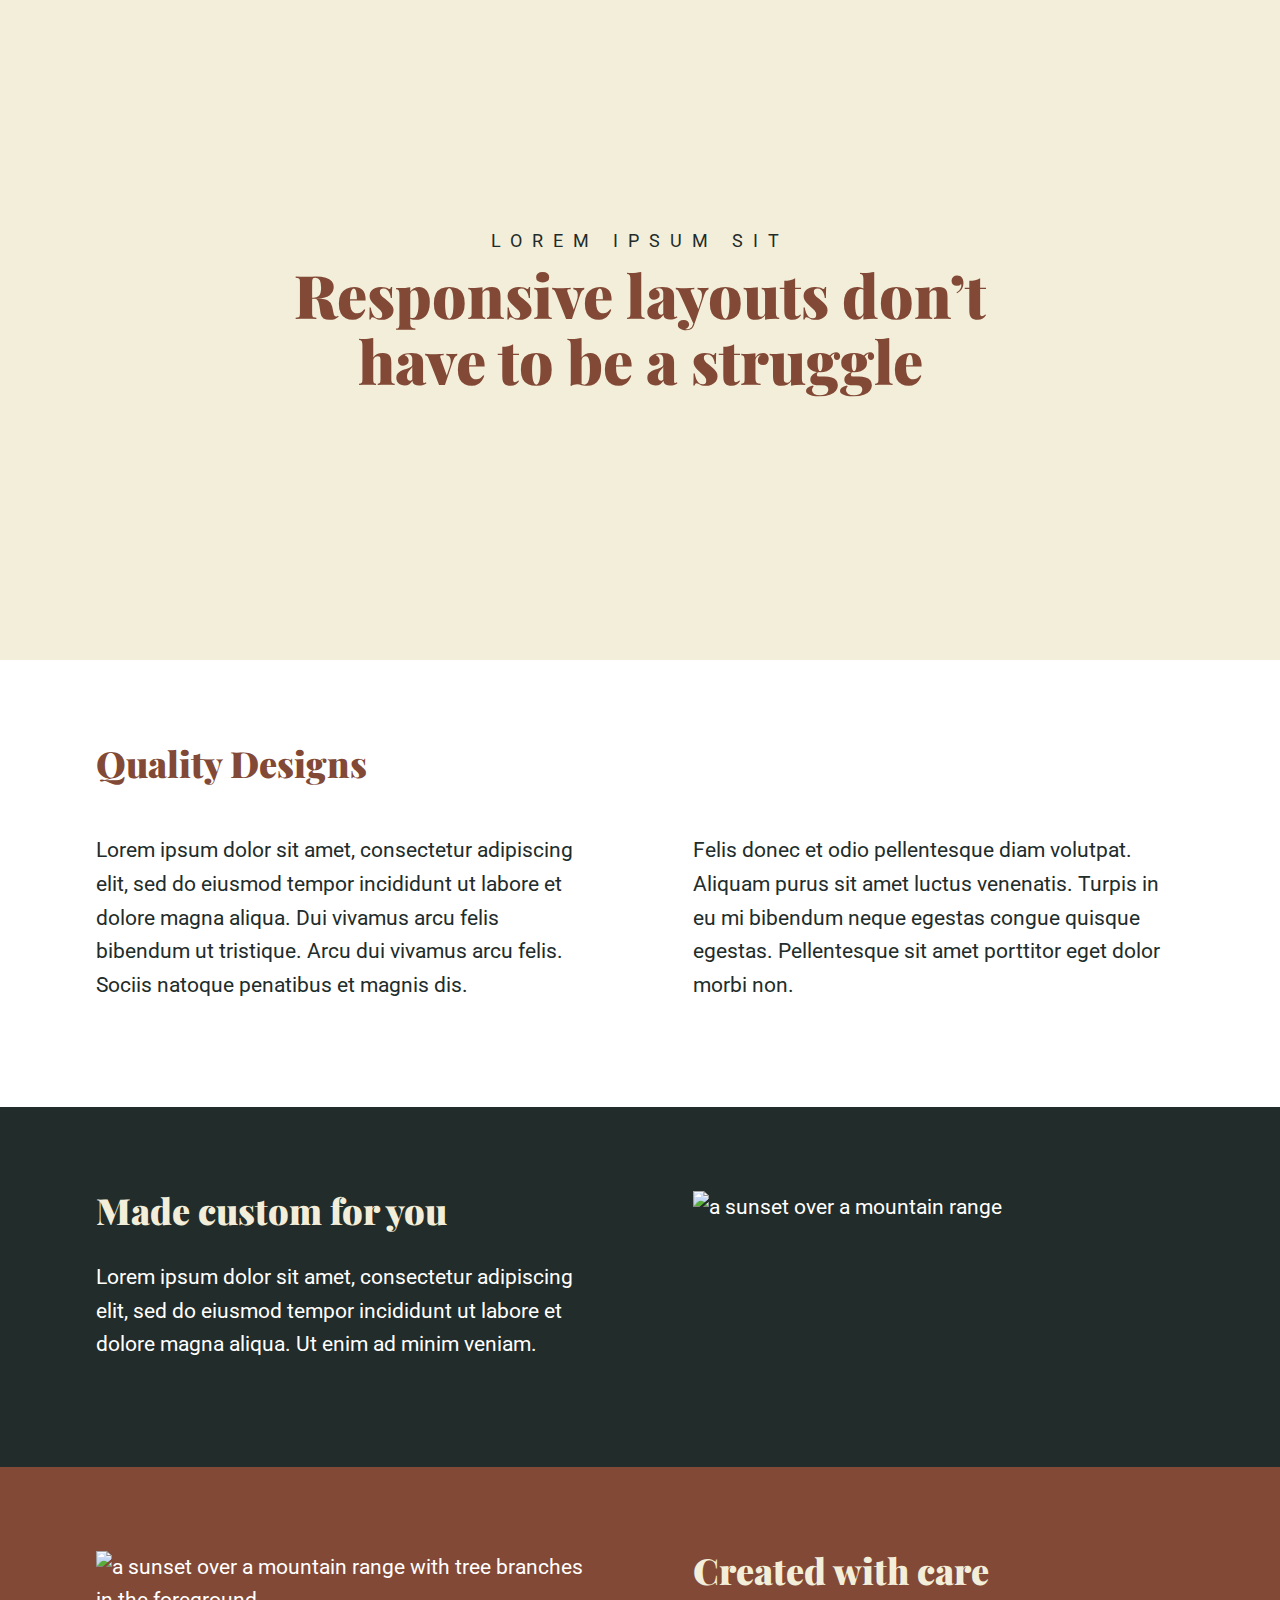
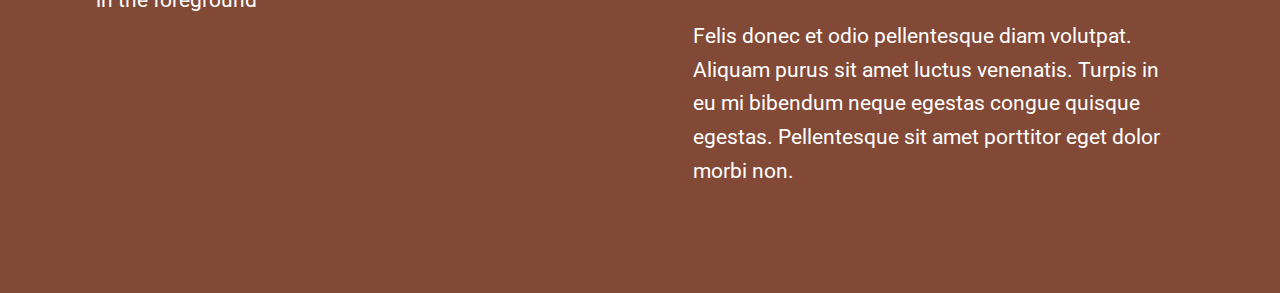
==== Kevin Powell Mentoring/kevin-cl-6.html @ d17b9ffb "Initial commit" ====
<!DOCTYPE html>
<html lang="en">
  <head>
    <meta charset="UTF-8" />
    <meta name="viewport" content="width=device-width, initial-scale=1.0" />
    <title>Conquering Responsive Layouts</title>
    <link
      href="https://fonts.googleapis.com/css2?family=Playfair+Display:wght@900&family=Roboto:wght@300;400&display=swap"
      rel="stylesheet"
    />
    <link rel="stylesheet" href="kevin-cl-6.css" />
  </head>
  <body>
    <section class="intro">
      <div class="container">
        <p class="intro__text">lorem ipsum sit</p>
        <h1 class="intro__title">
          Responsive layouts don’t<br />
          have to be a struggle
        </h1>
      </div>
    </section>

    <section class="section-two">
      <div class="container">
        <h2 class="section-title section-title--dark">Quality Designs</h2>
        <div class="row">
          <div class="col">
            <p>
              Lorem ipsum dolor sit amet, consectetur adipiscing elit, sed do
              eiusmod tempor incididunt ut labore et dolore magna aliqua. Dui
              vivamus arcu felis bibendum ut tristique. Arcu dui vivamus arcu
              felis. Sociis natoque penatibus et magnis dis.
            </p>
          </div>
          <div class="col">
            <p>
              Felis donec et odio pellentesque diam volutpat. Aliquam purus sit
              amet luctus venenatis. Turpis in eu mi bibendum neque egestas
              congue quisque egestas. Pellentesque sit amet porttitor eget dolor
              morbi non.
            </p>
          </div>
        </div>
      </div>
    </section>

    <section class="section-three">
      <div class="container row">
        <div class="col">
          <h2 class="section-title">Made custom for you</h2>
          <p>
            Lorem ipsum dolor sit amet, consectetur adipiscing elit, sed do
            eiusmod tempor incididunt ut labore et dolore magna aliqua. Ut enim
            ad minim veniam.
          </p>
        </div>
        <div class="col">
          <img src="img/image-01.jpg" alt="a sunset over a mountain range" />
        </div>
      </div>
    </section>

    <section class="section-four">
      <div class="container row">
        <div class="col">
          <img
            src="img/image-02.jpg"
            alt="a sunset over a mountain range with tree branches in the foreground"
          />
        </div>
        <div class="col">
          <h2 class="section-title">Created with care</h2>
          <p>
            Felis donec et odio pellentesque diam volutpat. Aliquam purus sit
            amet luctus venenatis. Turpis in eu mi bibendum neque egestas congue
            quisque egestas. Pellentesque sit amet porttitor eget dolor morbi
            non.
          </p>
        </div>
      </div>
    </section>
  </body>
</html>
---- Kevin Powell Mentoring/kevin-cl-6.css ----
*, *::before, *::after {
    box-sizing: border-box;
}

/* 

font-family: 'Roboto', sans-serif;
font-family: 'Playfair Display', serif;

*/

body {
    margin: 0;
    font-family: 'Roboto', sans-serif;
    font-size: 1.3125rem;
    line-height: 1.6;
    color: #222C2A;
}

img {
    max-width: 100%;
}

h1, h2 {
    font-family: 'Playfair Display', serif;
    font-weight: 900;
    margin-top: 0;
    line-height: 1.1;
}

section {
    padding: 4em 0;
}

.container {
    width: 85%;
    margin: 0 auto;
    max-width: 1128px;
}

.section-title {
    font-size: 2.25rem;
    color: #F3EED9;
}

.section-title--dark {
    color: #824936;
}

.intro {
    background: #F3EED9;
    text-align: center;
    color: #824936;
    min-height: 660px;

    display: flex;
    align-items: center;
}

.intro__text {
    text-transform: uppercase;
    letter-spacing: 10px;
    font-size: 1.125rem;
    color: #222C2A;
    margin: 0 0 .25em;
}

.intro__title {
    font-size: 3rem;
}

.section-three {
    background-color: #222C2A;
    color: #fff;
}

.section-four {
    background-color: #824936;
    color: #fff;
}

@media (min-width: 800px) {
    .row {
        display: flex;
    }

    .col {
        width: 100%;
    }

    .col + .col {
        margin-left: 5em;
    }

    .intro__title {
        font-size: 3.75rem;
    }
}
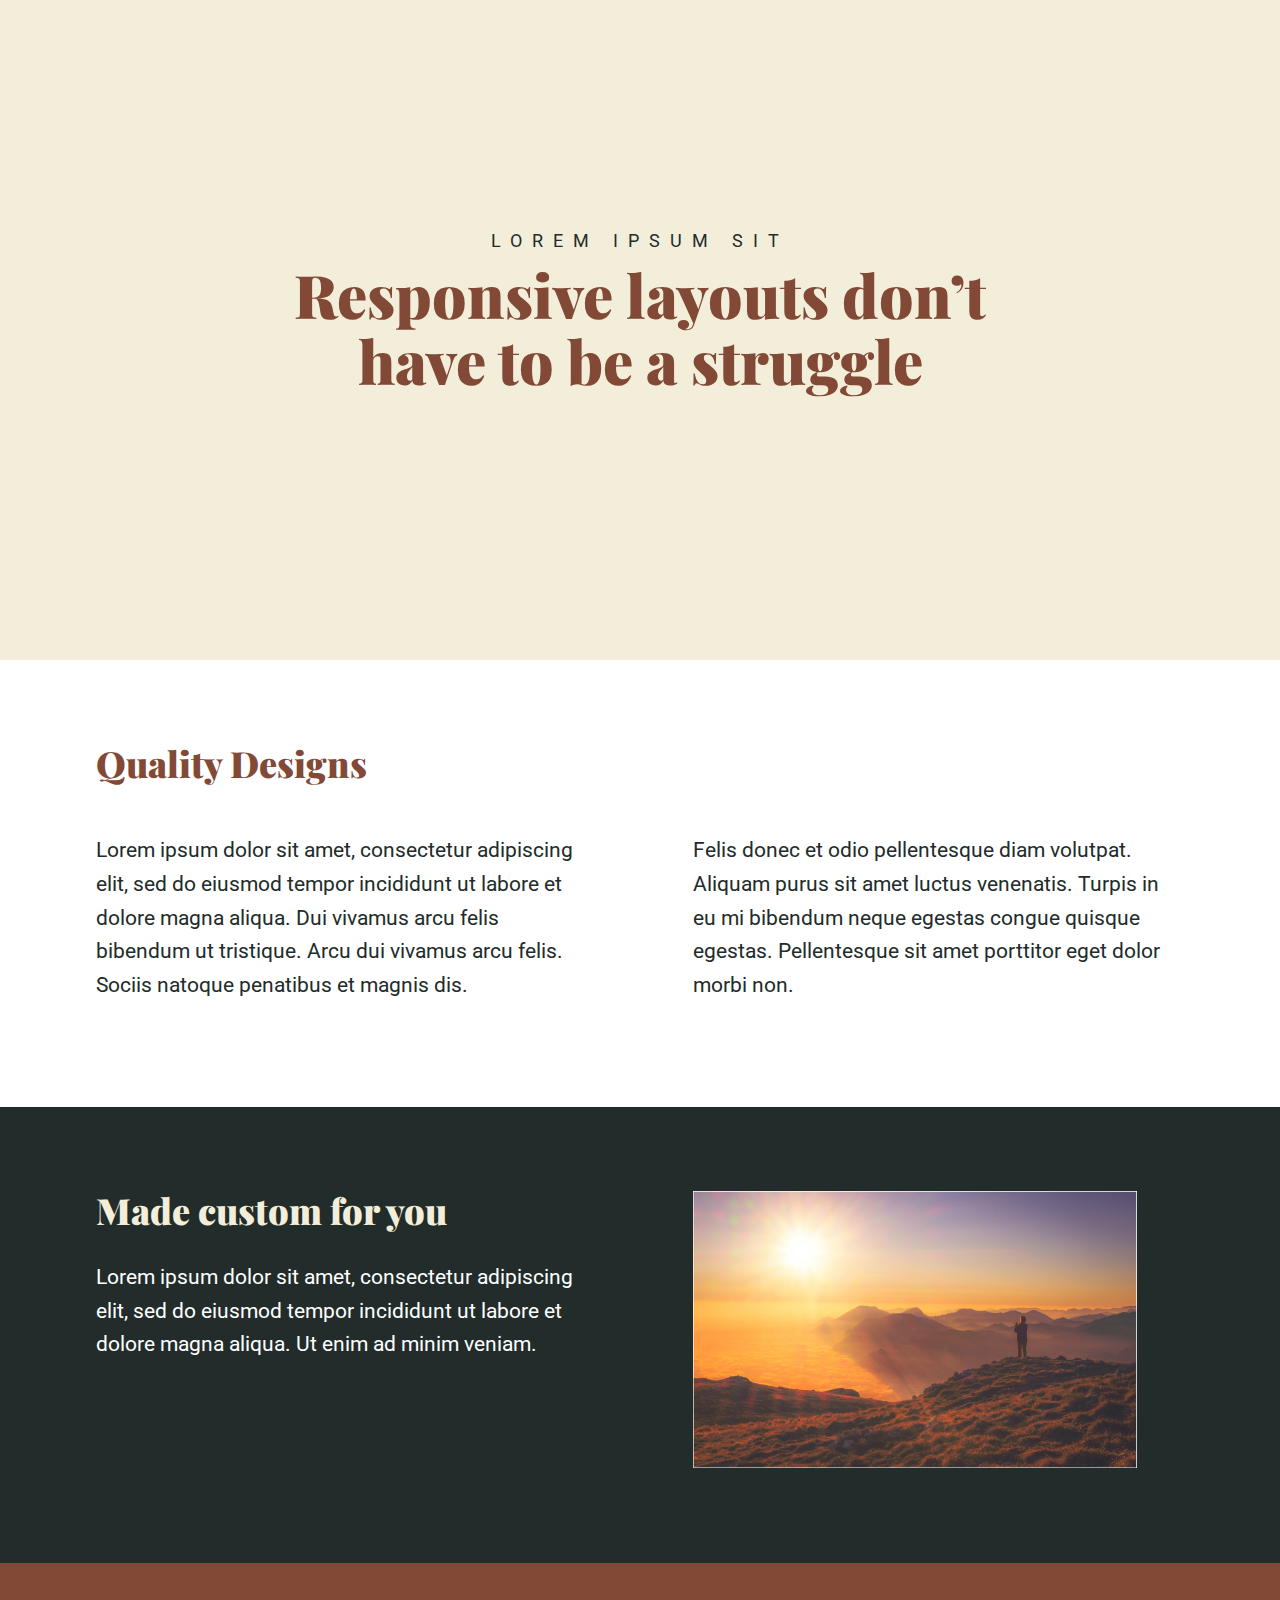
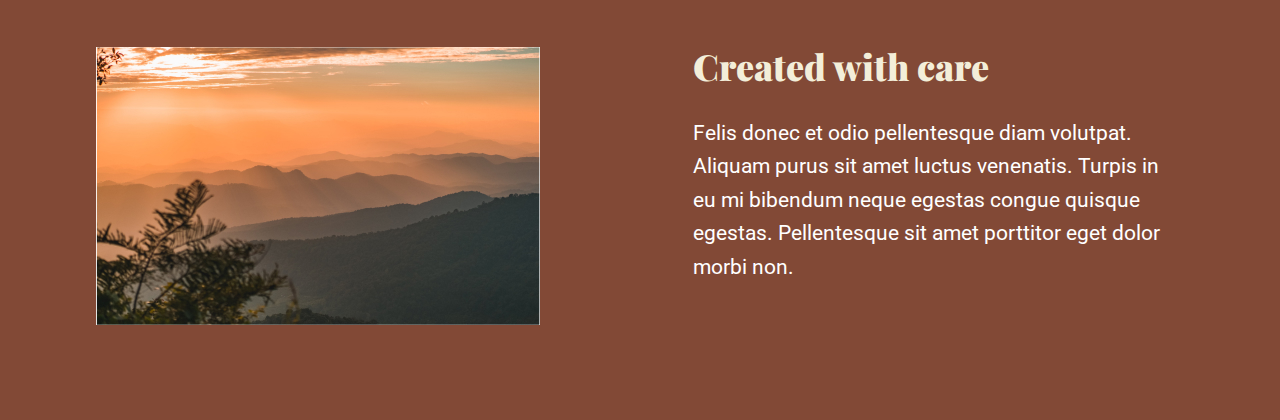
==== commit 6d6356ff: "change images" ====
--- a/Kevin Powell Mentoring/kevin-cl-6.html
+++ b/Kevin Powell Mentoring/kevin-cl-6.html
@@ -56,7 +56,7 @@
           </p>
         </div>
         <div class="col">
-          <img src="img/image-01.jpg" alt="a sunset over a mountain range" />
+          <img src="/img/image-01.jpg" alt="a sunset over a mountain range" />
         </div>
       </div>
     </section>
@@ -65,7 +65,7 @@
       <div class="container row">
         <div class="col">
           <img
-            src="img/image-02.jpg"
+            src="/img/image-02.jpg"
             alt="a sunset over a mountain range with tree branches in the foreground"
           />
         </div>
